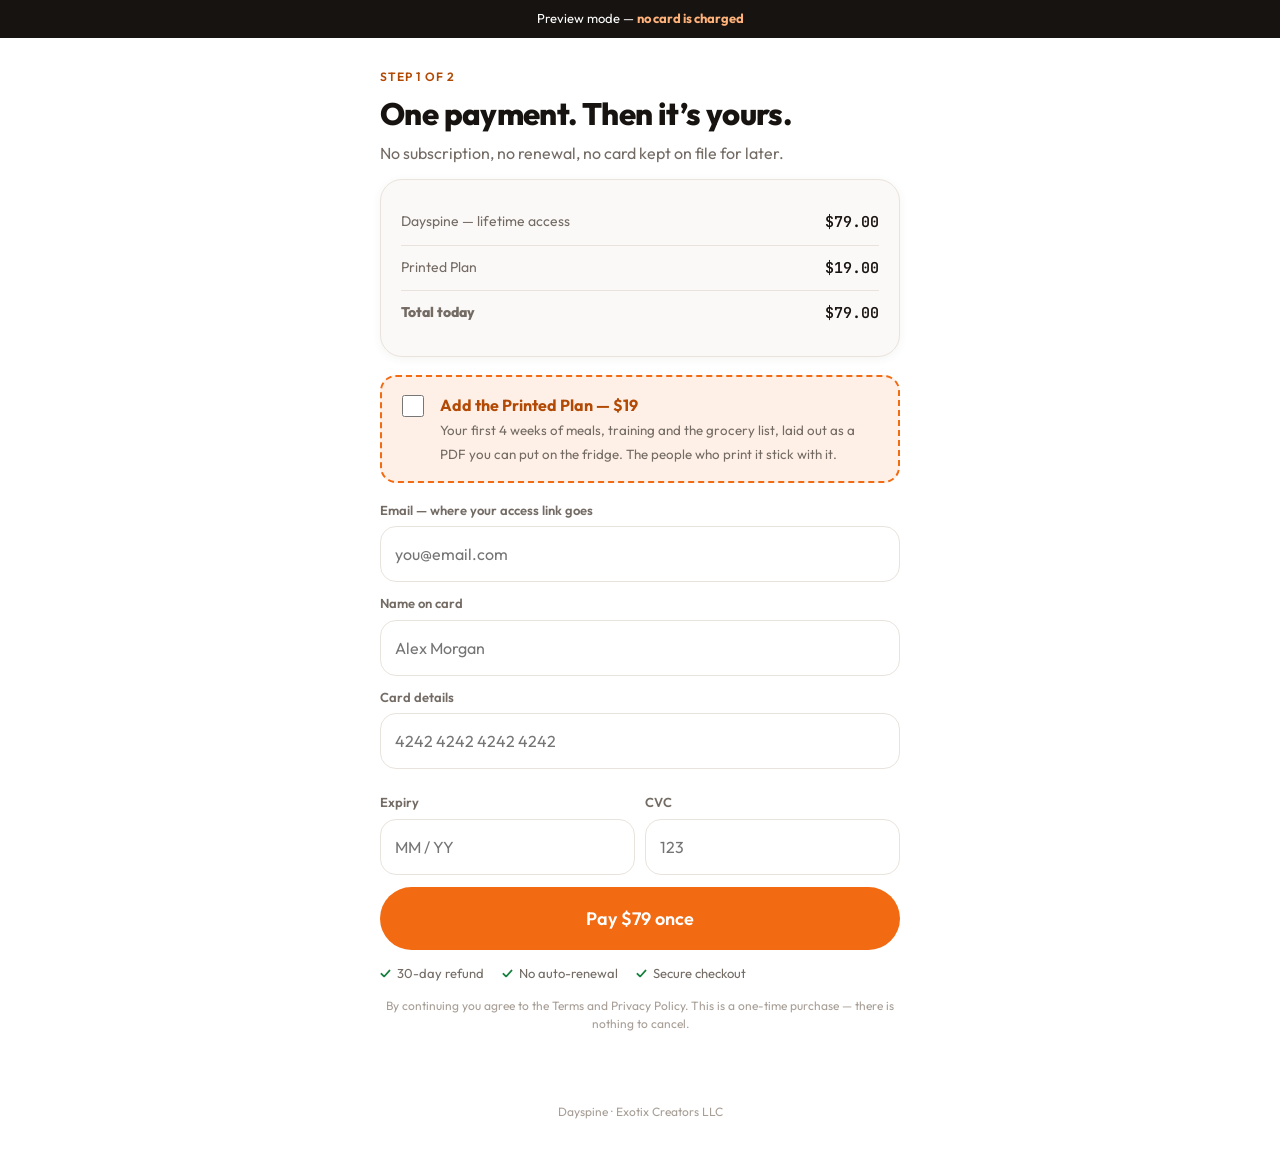
==== checkout.html @ a9c72455 "Dayspine quiz funnel — quiz, results, checkout, upsell ladder, install handoff" ====
<!doctype html>
<html lang="en">
<head>
<meta charset="utf-8">
<meta name="viewport" content="width=device-width, initial-scale=1, viewport-fit=cover">
<title>Checkout — Dayspine</title>
<meta name="theme-color" content="#FFFFFF">
<link rel="preconnect" href="https://fonts.googleapis.com"><link rel="preconnect" href="https://fonts.gstatic.com" crossorigin>
<link href="https://fonts.googleapis.com/css2?family=Outfit:wght@400;600;800&family=JetBrains+Mono:wght@500&display=swap" rel="stylesheet">
<link rel="stylesheet" href="./assets/funnel.css">
</head>
<body>
<div class="banner" id="banner">Preview mode — <b>no card is charged</b></div>

<div class="wrap">
<section>
  <div class="eyebrow">Step 1 of 2</div>
  <h1>One payment. Then it’s yours.</h1>
  <p>No subscription, no renewal, no card kept on file for later.</p>

  <div class="card">
    <div class="row"><span class="k">Dayspine — lifetime access</span><span class="v mono">$79.00</span></div>
    <div class="row" id="bumpRow" hidden><span class="k">Printed Plan</span><span class="v mono">$19.00</span></div>
    <div class="row"><span class="k total">Total today</span><span class="v total mono" id="total">$79.00</span></div>
  </div>

  <!--
    The order bump. One dashed box, on the checkout page, at the moment the card
    is already out — the highest-take-rate position in the ladder and the reason
    the $79 front end still nets $87/buyer.
  -->
  <label class="bump">
    <input type="checkbox" id="bump">
    <span>
      <b>Add the Printed Plan — $19</b>
      <small>Your first 4 weeks of meals, training and the grocery list, laid out as a
      PDF you can put on the fridge. The people who print it stick with it.</small>
    </span>
  </label>

  <form id="pay" novalidate>
    <div class="field">
      <label for="email">Email — where your access link goes</label>
      <input id="email" type="email" inputmode="email" autocomplete="email" placeholder="you@email.com" required>
    </div>
    <div class="field">
      <label for="name">Name on card</label>
      <input id="name" type="text" autocomplete="cc-name" placeholder="Alex Morgan" required>
    </div>
    <div class="field">
      <label for="card">Card details</label>
      <input id="card" inputmode="numeric" autocomplete="cc-number" placeholder="4242 4242 4242 4242" required>
    </div>
    <div class="two">
      <div class="field"><label for="exp">Expiry</label><input id="exp" placeholder="MM / YY" autocomplete="cc-exp"></div>
      <div class="field"><label for="cvc">CVC</label><input id="cvc" placeholder="123" autocomplete="cc-csc"></div>
    </div>

    <button class="btn" id="submit" type="submit">Pay <span id="btnTotal">$79</span> once</button>
    <div class="reassure">
      <span>30-day refund</span><span>No auto-renewal</span><span>Secure checkout</span>
    </div>
    <p class="note">By continuing you agree to the Terms and Privacy Policy. This is a one-time
      purchase — there is nothing to cancel.</p>
  </form>
</section>
</div>

<footer>Dayspine · Exotix Creators LLC</footer>

<script type="module">
/* ---------------------------------------------------------------------------
   Checkout.

   In production this posts to the Funnel Engine's /api/checkout, which creates
   the order and a Stripe PaymentIntent with `setup_future_usage: off_session`
   — that flag is what makes the one-click upsells on the next screen possible
   without asking for the card again.

   In PREVIEW mode (no Funnel Engine host) it validates and moves on without
   touching a payment API, so the whole funnel can be walked and reviewed. The
   banner at the top says so, because a checkout that looks live but is not is
   exactly the sort of thing that gets shipped by accident.
--------------------------------------------------------------------------- */
const PREVIEW = !window.FUNNEL_ENGINE;
if (!PREVIEW) document.getElementById('banner').hidden = true;

const bump = document.getElementById('bump');
const total = document.getElementById('total');
const btnTotal = document.getElementById('btnTotal');
const bumpRow = document.getElementById('bumpRow');

const CORE = 79, BUMP = 19;
function refresh() {
  const t = CORE + (bump.checked ? BUMP : 0);
  total.textContent = `$${t}.00`;
  btnTotal.textContent = `$${t}`;
  bumpRow.hidden = !bump.checked;
  try { if (window.fbq && bump.checked) window.fbq('trackCustom', 'BumpAdded', { value: BUMP }); } catch {}
}
bump.addEventListener('change', refresh);
refresh();

document.getElementById('pay').addEventListener('submit', async (e) => {
  e.preventDefault();
  const email = document.getElementById('email').value.trim();
  if (!/^[^@\s]+@[^@\s]+\.[^@\s]{2,}$/.test(email)) {
    document.getElementById('email').focus();
    return;
  }

  const btn = document.getElementById('submit');
  btn.disabled = true;
  btn.textContent = 'Processing…';

  const value = CORE + (bump.checked ? BUMP : 0);
  try {
    if (window.fbq) window.fbq('track', 'Purchase', { value, currency: 'USD' });
  } catch {}
  try {
    sessionStorage.setItem('dayspine.order', JSON.stringify({ email, value, bump: bump.checked }));
  } catch {}

  if (PREVIEW) {
    setTimeout(() => { location.href = './upsell.html'; }, 700);
    return;
  }

  // Production path — Funnel Engine owns the PaymentIntent and the webhook.
  const res = await fetch('/api/checkout', {
    method: 'POST',
    headers: { 'Content-Type': 'application/json' },
    body: JSON.stringify({ email, items: [{ sku: 'dayspine-lifetime' },
      ...(bump.checked ? [{ sku: 'dayspine-printed-plan' }] : [])] }),
  }).then((r) => r.json()).catch(() => null);

  if (!res?.ok) {
    btn.disabled = false;
    btn.textContent = `Pay $${value} once`;
    return;
  }
  location.href = './upsell.html';
});
</script>
</body>
</html>
---- assets/funnel.css ----
/* Dayspine funnel — shared styles.
   Tokens are copied verbatim from the app's src/theme/tokens.ts so the funnel
   and the product are visibly one thing. */
:root{
  --brand:#F26A11; --brand-deep:#B24A05; --brand-tint:#FEF0E6; --on-brand:#fff;
  --canvas:#fff; --surface:#FBF9F7; --raised:#F2EEEA; --line:#E9E3DD;
  --text:#171310; --muted:#736B64; --faint:#A79E96;
  --training:#0D9488; --recovery:#15803D; --danger:#B3261E;
  --r-sm:10px; --r-md:16px; --r-lg:22px; --r-pill:999px;
  --shadow:0 2px 10px rgba(91,70,54,.06);
  --wrap:min(560px,100%);
}
*{box-sizing:border-box;-webkit-tap-highlight-color:transparent}
html,body{margin:0;background:var(--canvas);color:var(--text)}
body{font-family:Outfit,system-ui,sans-serif;font-size:16px;line-height:1.5}
.mono{font-family:'JetBrains Mono',ui-monospace,monospace;font-weight:500;font-variant-numeric:tabular-nums}
.wrap{width:var(--wrap);margin:0 auto;padding:0 20px}
h1{font-size:31px;font-weight:800;letter-spacing:-.02em;line-height:1.15;margin:0 0 10px}
h2{font-size:22px;font-weight:800;letter-spacing:-.015em;margin:0 0 10px}
p{margin:0 0 14px;color:var(--muted)}
.eyebrow{color:var(--brand-deep);font-weight:600;font-size:12px;letter-spacing:.09em;
  text-transform:uppercase;margin-bottom:10px}
section{padding:30px 0}
.card{background:var(--surface);border:1px solid var(--line);border-radius:var(--r-lg);
  padding:20px;box-shadow:var(--shadow);margin:14px 0}
.row{display:flex;justify-content:space-between;gap:14px;padding:11px 0;border-bottom:1px solid var(--line)}
.row:last-child{border-bottom:0}
.row .k{color:var(--muted);font-size:14px}
.row .v{font-weight:600;font-size:15px;text-align:right}
.total{font-size:19px;font-weight:800}
.btn{display:block;width:100%;border:0;border-radius:var(--r-pill);background:var(--brand);
  color:var(--on-brand);font:inherit;font-weight:600;font-size:18px;padding:18px;
  cursor:pointer;text-align:center;text-decoration:none;transition:transform .08s,opacity .15s}
.btn:active{transform:scale(.99)}
.btn[disabled]{opacity:.4;cursor:default}
.btn.ghost{background:none;color:var(--muted);font-size:15px;font-weight:400;
  text-decoration:underline;padding:14px}
.reassure{display:flex;flex-wrap:wrap;gap:8px 18px;margin-top:14px;font-size:13px;color:var(--muted)}
.reassure span::before{content:'✓';margin-right:6px;color:var(--recovery);font-weight:700}
.field{margin:12px 0}
.field label{display:block;font-size:13px;font-weight:600;color:var(--muted);margin-bottom:6px}
.field input{width:100%;padding:15px 14px;border:1px solid var(--line);border-radius:var(--r-md);
  font:inherit;background:var(--canvas);color:var(--text)}
.field input:focus{outline:2px solid var(--brand);outline-offset:-1px;border-color:var(--brand)}
.two{display:flex;gap:10px}.two>*{flex:1}
/* order bump — deliberately the one dashed box on the page */
.bump{border:2px dashed var(--brand);background:var(--brand-tint);border-radius:var(--r-md);
  padding:16px;margin:18px 0;display:flex;gap:13px;align-items:flex-start;cursor:pointer}
.bump input{width:22px;height:22px;accent-color:var(--brand);margin-top:2px;flex:0 0 auto}
.bump b{display:block;color:var(--brand-deep)}
.bump small{color:var(--muted)}
.note{font-size:12px;color:var(--faint);text-align:center;margin-top:14px}
.banner{background:var(--text);color:#fff;text-align:center;font-size:13px;padding:9px 16px}
.banner b{color:#FFB27A}
footer{padding:26px 0 40px;color:var(--faint);font-size:12px;text-align:center}
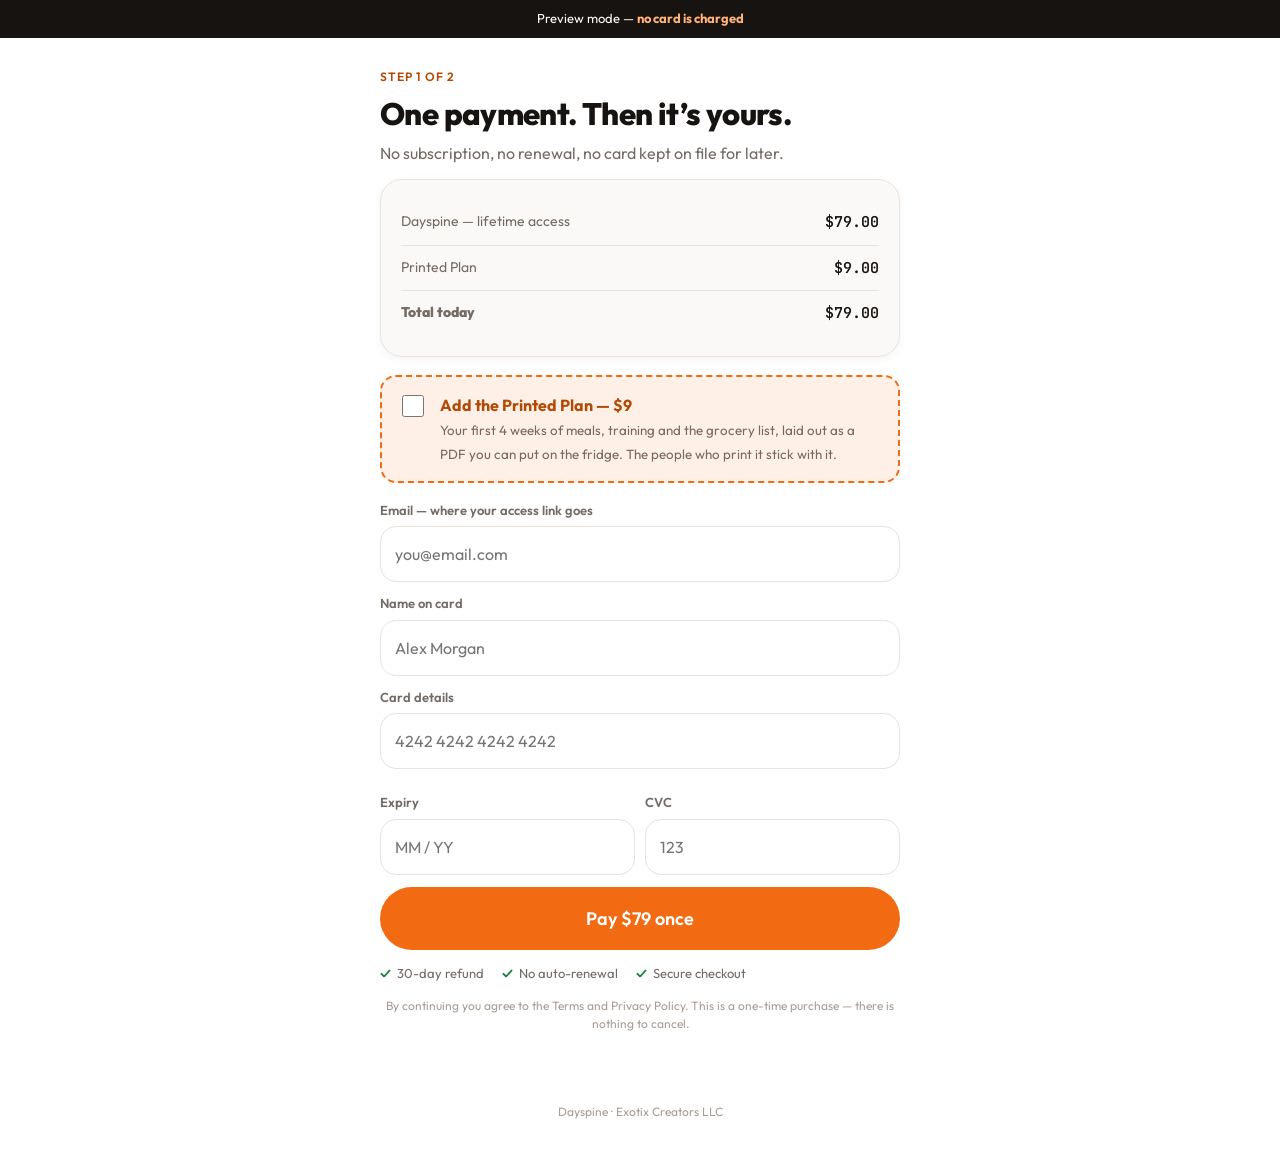
==== commit 299b8ec2: "chore: bump repriced to $9 (Leo, 2026-08-06) The Printed Plan is buying paper — the whole plan is al" ====
--- a/checkout.html
+++ b/checkout.html
@@ -20,7 +20,7 @@
 
   <div class="card">
     <div class="row"><span class="k">Dayspine — lifetime access</span><span class="v mono">$79.00</span></div>
-    <div class="row" id="bumpRow" hidden><span class="k">Printed Plan</span><span class="v mono">$19.00</span></div>
+    <div class="row" id="bumpRow" hidden><span class="k">Printed Plan</span><span class="v mono">$9.00</span></div>
     <div class="row"><span class="k total">Total today</span><span class="v total mono" id="total">$79.00</span></div>
   </div>
 
@@ -32,7 +32,7 @@
   <label class="bump">
     <input type="checkbox" id="bump">
     <span>
-      <b>Add the Printed Plan — $19</b>
+      <b>Add the Printed Plan — $9</b>
       <small>Your first 4 weeks of meals, training and the grocery list, laid out as a
       PDF you can put on the fridge. The people who print it stick with it.</small>
     </span>
@@ -68,6 +68,19 @@
 
 <footer>Dayspine · Exotix Creators LLC</footer>
 
+<script>
+/* Records an add-on the buyer just paid for, so install.html can hand the list
+   to the app. sessionStorage, not a query string, because the buyer walks
+   through three more pages before the handoff and a lost parameter is a lost
+   purchase. */
+function grantAddon(id) {
+  try {
+    var owned = JSON.parse(sessionStorage.getItem('dayspine.addons') || '[]');
+    if (owned.indexOf(id) === -1) owned.push(id);
+    sessionStorage.setItem('dayspine.addons', JSON.stringify(owned));
+  } catch (e) {}
+}
+</script>
 <script type="module">
 /* ---------------------------------------------------------------------------
    Checkout.
@@ -90,7 +103,7 @@
 const btnTotal = document.getElementById('btnTotal');
 const bumpRow = document.getElementById('bumpRow');
 
-const CORE = 79, BUMP = 19;
+const CORE = 79, BUMP = 9;
 function refresh() {
   const t = CORE + (bump.checked ? BUMP : 0);
   total.textContent = `$${t}.00`;
@@ -119,6 +132,10 @@
   } catch {}
   try {
     sessionStorage.setItem('dayspine.order', JSON.stringify({ email, value, bump: bump.checked }));
+    /* The add-on ids the APP knows, not the funnel's own SKU names. The install
+       handoff replays these to app.dayspine.com, and a mismatch here would mean
+       a buyer paid for the Printed Plan and never received it. */
+    if (bump.checked) grantAddon('printed-plan');
   } catch {}
 
   if (PREVIEW) {
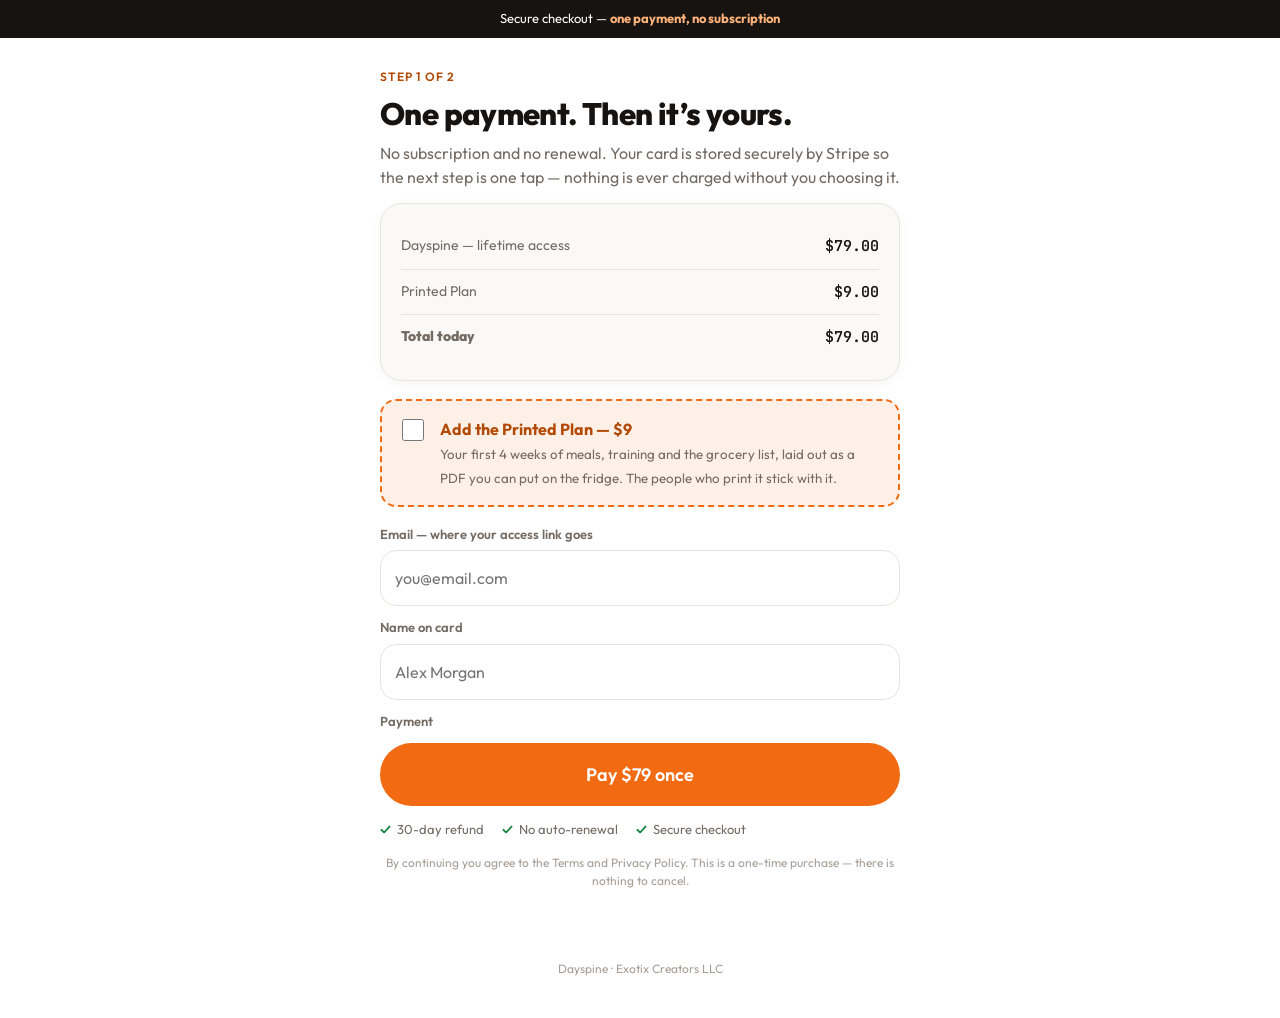
==== commit b8861fa4: "feat: real Stripe checkout — Payment Element, bump, one-click upsells Co-Authored-By: Claude Opus 5 " ====
--- a/checkout.html
+++ b/checkout.html
@@ -8,15 +8,17 @@
 <link rel="preconnect" href="https://fonts.googleapis.com"><link rel="preconnect" href="https://fonts.gstatic.com" crossorigin>
 <link href="https://fonts.googleapis.com/css2?family=Outfit:wght@400;600;800&family=JetBrains+Mono:wght@500&display=swap" rel="stylesheet">
 <link rel="stylesheet" href="./assets/funnel.css">
+<script src="https://js.stripe.com/v3/"></script>
 </head>
 <body>
-<div class="banner" id="banner">Preview mode — <b>no card is charged</b></div>
+<div class="banner">Secure checkout — <b>one payment, no subscription</b></div>
 
 <div class="wrap">
 <section>
   <div class="eyebrow">Step 1 of 2</div>
   <h1>One payment. Then it’s yours.</h1>
-  <p>No subscription, no renewal, no card kept on file for later.</p>
+  <p>No subscription and no renewal. Your card is stored securely by Stripe so the
+     next step is one tap — nothing is ever charged without you choosing it.</p>
 
   <div class="card">
     <div class="row"><span class="k">Dayspine — lifetime access</span><span class="v mono">$79.00</span></div>
@@ -47,14 +49,22 @@
       <label for="name">Name on card</label>
       <input id="name" type="text" autocomplete="cc-name" placeholder="Alex Morgan" required>
     </div>
+    <!--
+      The Payment Element, not a hand-rolled card form.
+
+      This is where Apple Pay and Google Pay come from. Because the
+      PaymentIntent is created WITHOUT `payment_method_types`, Stripe turns on
+      dynamic payment methods and renders whatever the buyer's device and
+      country support - the Apple Pay sheet on Safari, Google Pay on Chrome,
+      Link, card. Funnel Engine needed a separate Payment Request Button
+      mounted above the email field for the same thing, kept in sync with the
+      bump total by hand.
+    -->
     <div class="field">
-      <label for="card">Card details</label>
-      <input id="card" inputmode="numeric" autocomplete="cc-number" placeholder="4242 4242 4242 4242" required>
+      <label for="payment-element">Payment</label>
+      <div id="payment-element"></div>
     </div>
-    <div class="two">
-      <div class="field"><label for="exp">Expiry</label><input id="exp" placeholder="MM / YY" autocomplete="cc-exp"></div>
-      <div class="field"><label for="cvc">CVC</label><input id="cvc" placeholder="123" autocomplete="cc-csc"></div>
-    </div>
+    <div id="payErr" class="note" style="color:#B4271B" hidden></div>
 
     <button class="btn" id="submit" type="submit">Pay <span id="btnTotal">$79</span> once</button>
     <div class="reassure">
@@ -81,83 +91,6 @@
   } catch (e) {}
 }
 </script>
-<script type="module">
-/* ---------------------------------------------------------------------------
-   Checkout.
-
-   In production this posts to the Funnel Engine's /api/checkout, which creates
-   the order and a Stripe PaymentIntent with `setup_future_usage: off_session`
-   — that flag is what makes the one-click upsells on the next screen possible
-   without asking for the card again.
-
-   In PREVIEW mode (no Funnel Engine host) it validates and moves on without
-   touching a payment API, so the whole funnel can be walked and reviewed. The
-   banner at the top says so, because a checkout that looks live but is not is
-   exactly the sort of thing that gets shipped by accident.
---------------------------------------------------------------------------- */
-const PREVIEW = !window.FUNNEL_ENGINE;
-if (!PREVIEW) document.getElementById('banner').hidden = true;
-
-const bump = document.getElementById('bump');
-const total = document.getElementById('total');
-const btnTotal = document.getElementById('btnTotal');
-const bumpRow = document.getElementById('bumpRow');
-
-const CORE = 79, BUMP = 9;
-function refresh() {
-  const t = CORE + (bump.checked ? BUMP : 0);
-  total.textContent = `$${t}.00`;
-  btnTotal.textContent = `$${t}`;
-  bumpRow.hidden = !bump.checked;
-  try { if (window.fbq && bump.checked) window.fbq('trackCustom', 'BumpAdded', { value: BUMP }); } catch {}
-}
-bump.addEventListener('change', refresh);
-refresh();
-
-document.getElementById('pay').addEventListener('submit', async (e) => {
-  e.preventDefault();
-  const email = document.getElementById('email').value.trim();
-  if (!/^[^@\s]+@[^@\s]+\.[^@\s]{2,}$/.test(email)) {
-    document.getElementById('email').focus();
-    return;
-  }
-
-  const btn = document.getElementById('submit');
-  btn.disabled = true;
-  btn.textContent = 'Processing…';
-
-  const value = CORE + (bump.checked ? BUMP : 0);
-  try {
-    if (window.fbq) window.fbq('track', 'Purchase', { value, currency: 'USD' });
-  } catch {}
-  try {
-    sessionStorage.setItem('dayspine.order', JSON.stringify({ email, value, bump: bump.checked }));
-    /* The add-on ids the APP knows, not the funnel's own SKU names. The install
-       handoff replays these to app.dayspine.com, and a mismatch here would mean
-       a buyer paid for the Printed Plan and never received it. */
-    if (bump.checked) grantAddon('printed-plan');
-  } catch {}
-
-  if (PREVIEW) {
-    setTimeout(() => { location.href = './upsell.html'; }, 700);
-    return;
-  }
-
-  // Production path — Funnel Engine owns the PaymentIntent and the webhook.
-  const res = await fetch('/api/checkout', {
-    method: 'POST',
-    headers: { 'Content-Type': 'application/json' },
-    body: JSON.stringify({ email, items: [{ sku: 'dayspine-lifetime' },
-      ...(bump.checked ? [{ sku: 'dayspine-printed-plan' }] : [])] }),
-  }).then((r) => r.json()).catch(() => null);
-
-  if (!res?.ok) {
-    btn.disabled = false;
-    btn.textContent = `Pay $${value} once`;
-    return;
-  }
-  location.href = './upsell.html';
-});
-</script>
+<script type="module" src="./checkout-payment.js"></script>
 </body>
 </html>
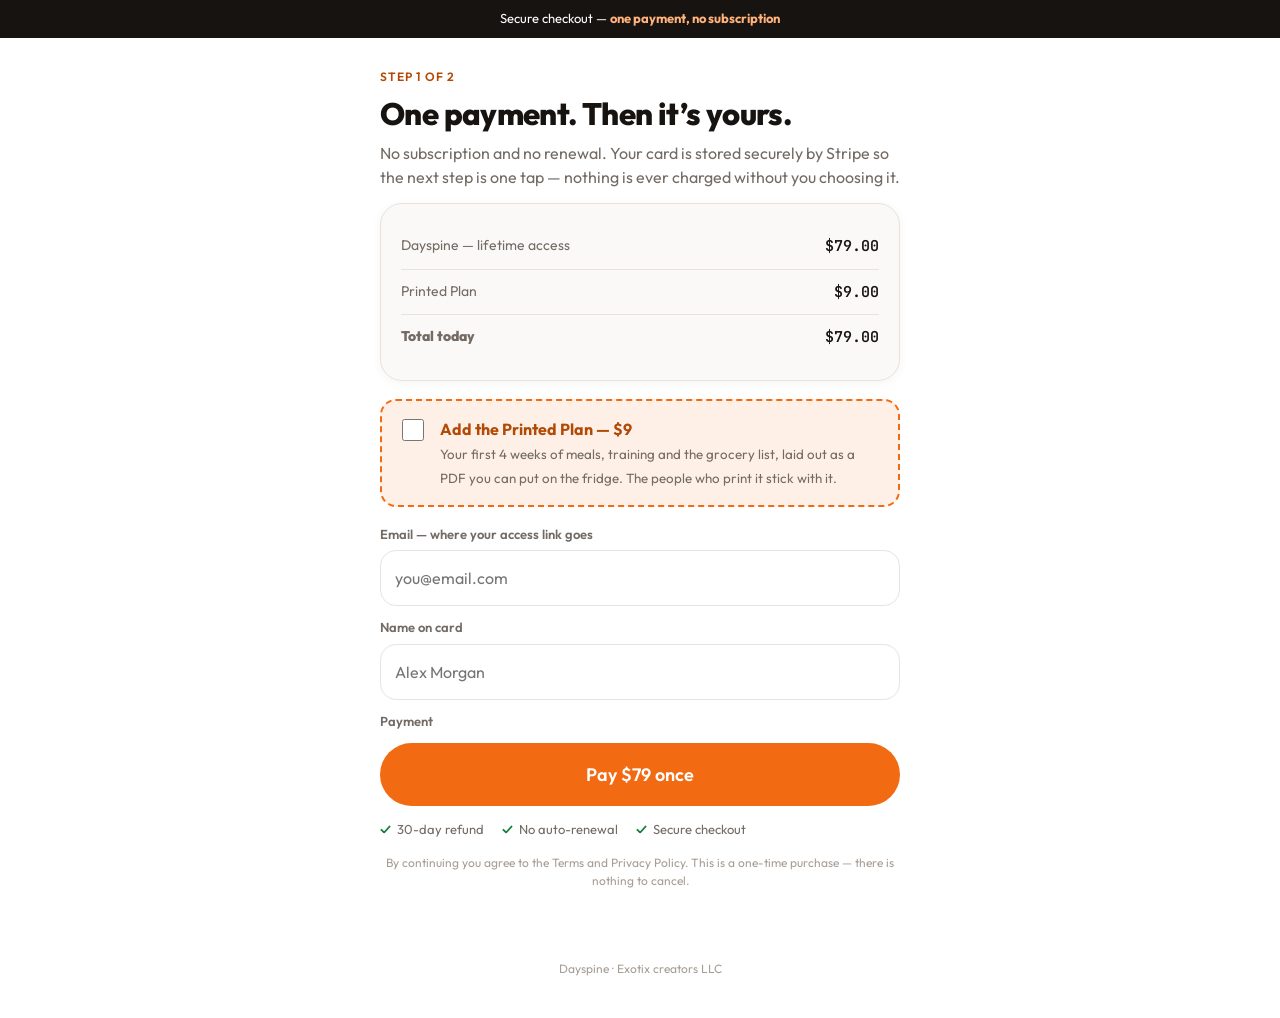
==== commit 751041fc: "Complete the legal footer coverage, and fix the entity name Three things the earlier pass missed:  T" ====
--- a/checkout.html
+++ b/checkout.html
@@ -9,6 +9,7 @@
 <link href="https://fonts.googleapis.com/css2?family=Outfit:wght@400;600;800&family=JetBrains+Mono:wght@500&display=swap" rel="stylesheet">
 <link rel="stylesheet" href="./assets/funnel.css">
 <script src="https://js.stripe.com/v3/"></script>
+<script src="./pixel.js"></script>
 </head>
 <body>
 <div class="banner">Secure checkout — <b>one payment, no subscription</b></div>
@@ -76,7 +77,7 @@
 </section>
 </div>
 
-<footer>Dayspine · Exotix Creators LLC</footer>
+<footer>Dayspine · Exotix creators LLC</footer>
 
 <script>
 /* Records an add-on the buyer just paid for, so install.html can hand the list
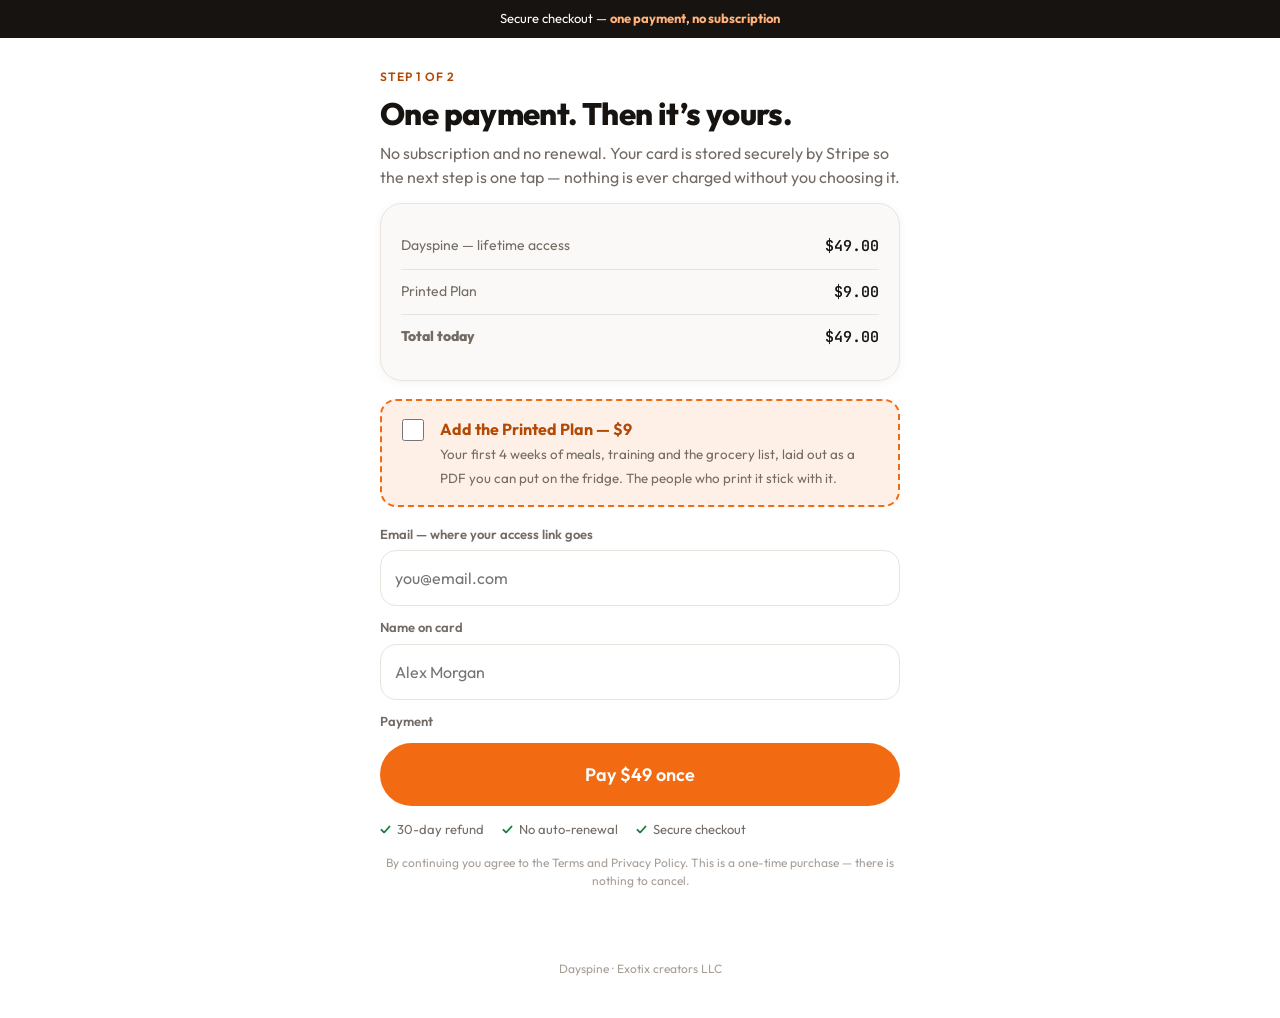
==== commit 0a86d496: "Price the core at $49, and give AddToCart a server-side record TWO CHANGES.  1. AddToCart now goes t" ====
--- a/checkout.html
+++ b/checkout.html
@@ -22,15 +22,15 @@
      next step is one tap — nothing is ever charged without you choosing it.</p>
 
   <div class="card">
-    <div class="row"><span class="k">Dayspine — lifetime access</span><span class="v mono">$79.00</span></div>
+    <div class="row"><span class="k">Dayspine — lifetime access</span><span class="v mono">$49.00</span></div>
     <div class="row" id="bumpRow" hidden><span class="k">Printed Plan</span><span class="v mono">$9.00</span></div>
-    <div class="row"><span class="k total">Total today</span><span class="v total mono" id="total">$79.00</span></div>
+    <div class="row"><span class="k total">Total today</span><span class="v total mono" id="total">$49.00</span></div>
   </div>
 
   <!--
     The order bump. One dashed box, on the checkout page, at the moment the card
     is already out — the highest-take-rate position in the ladder and the reason
-    the $79 front end still nets $87/buyer.
+    the $49 front end still nets $87/buyer.
   -->
   <label class="bump">
     <input type="checkbox" id="bump">
@@ -67,7 +67,7 @@
     </div>
     <div id="payErr" class="note" style="color:#B4271B" hidden></div>
 
-    <button class="btn" id="submit" type="submit">Pay <span id="btnTotal">$79</span> once</button>
+    <button class="btn" id="submit" type="submit">Pay <span id="btnTotal">$49</span> once</button>
     <div class="reassure">
       <span>30-day refund</span><span>No auto-renewal</span><span>Secure checkout</span>
     </div>
